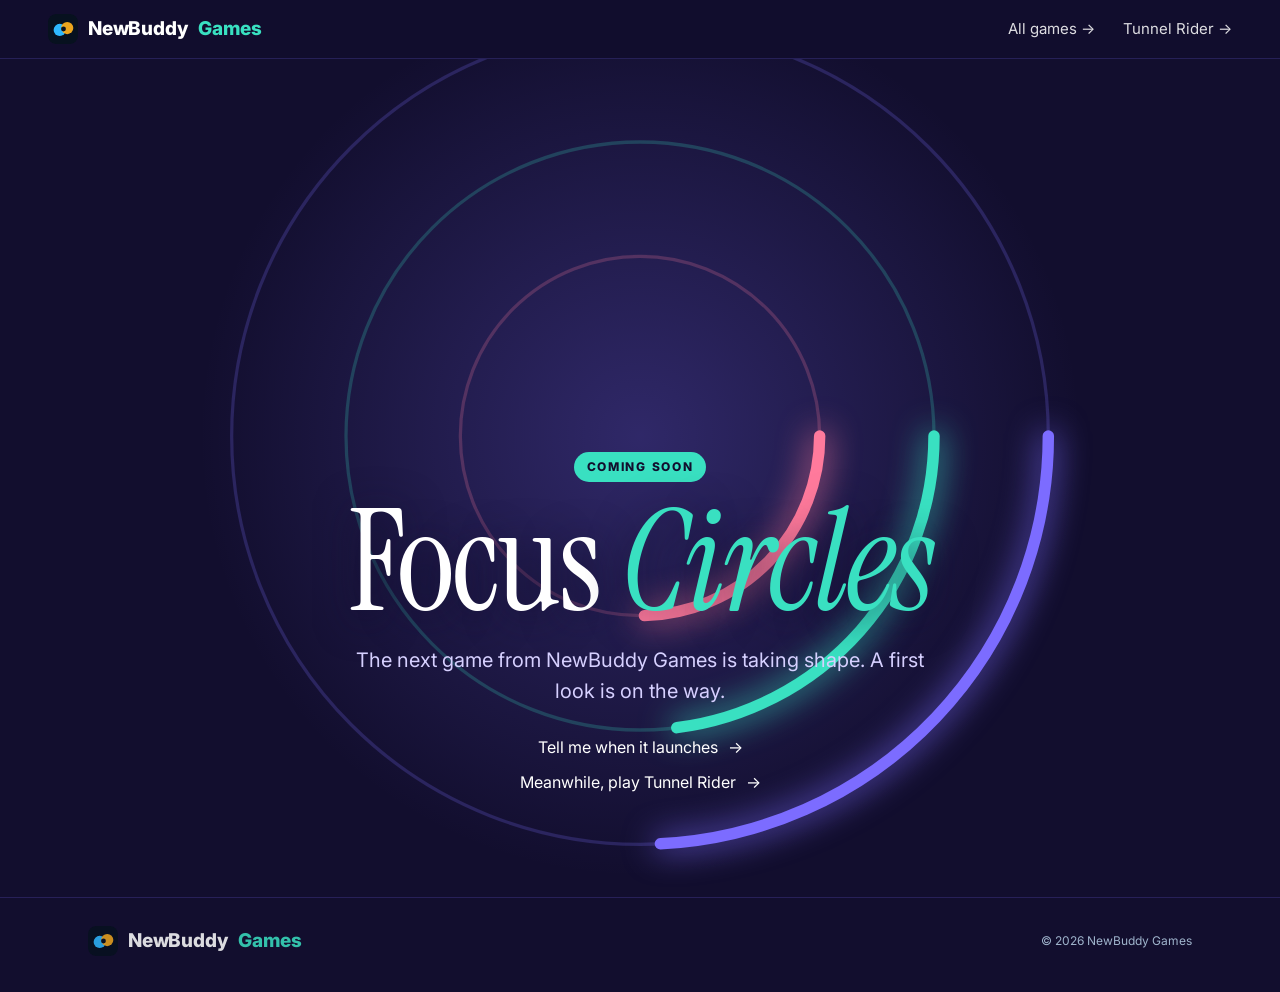
==== focus-circles/index.html @ 1f336121 "Build NewBuddy Games studio site Studio home page with game art collage, a Tunnel Rider page and a F" ====
<!doctype html>
<html lang="en" class="no-js">
<head>
<meta charset="utf-8">
<meta name="viewport" content="width=device-width, initial-scale=1">
<title>Focus Circles: coming soon from NewBuddy Games</title>
<meta name="description" content="Focus Circles is the next game from NewBuddy Games. Coming soon.">
<meta name="theme-color" content="#120E2E">
<link rel="canonical" href="https://newbuddygames.com/focus-circles/">
<link rel="icon" href="/assets/mark.svg" type="image/svg+xml">
<meta property="og:type" content="website">
<meta property="og:site_name" content="NewBuddy Games">
<meta property="og:title" content="Focus Circles: coming soon">
<meta property="og:description" content="The next game from NewBuddy Games.">
<meta property="og:url" content="https://newbuddygames.com/focus-circles/">
<link rel="preconnect" href="https://fonts.googleapis.com">
<link rel="preconnect" href="https://fonts.gstatic.com" crossorigin>
<link rel="stylesheet" href="https://fonts.googleapis.com/css2?family=Instrument+Serif:ital@0;1&family=Inter:ital,wght@0,400;0,600;0,800;1,800;1,900&display=swap">
<link rel="stylesheet" href="/assets/site.css">
<style>
  :root { --fc-bg: #120E2E; --violet: #7C6CFF; --mint: #39E0C1; --coral: #FF7A9C; }
  body { background: var(--fc-bg); }
  .site-header.solid { background: rgba(18, 14, 46, 0.8); border-color: rgba(124, 108, 255, 0.2); }
  .brand b { color: var(--mint); }
  .stage { position: relative; min-height: calc(100vh - 62px); display: grid; place-items: center; overflow: hidden; padding: 48px var(--gutter) 64px;
           background: radial-gradient(70vmin 70vmin at 50% 45%, rgba(124, 108, 255, 0.28), transparent 70%); }
  .rings { position: absolute; left: 50%; top: 45%; width: min(118vmin, 980px); aspect-ratio: 1; transform: translate(-50%, -50%); pointer-events: none; }
  .rings circle { fill: none; stroke-linecap: round; transform-origin: 300px 300px; }
  .rings .track { stroke-width: 2; opacity: 0.22; }
  .rings .arc { stroke-width: 7; filter: drop-shadow(0 0 10px currentColor); }
  .r1 { color: var(--violet); stroke: var(--violet); animation: spin 22s linear infinite; }
  .r2 { color: var(--mint); stroke: var(--mint); animation: spin 15s linear infinite reverse; }
  .r3 { color: var(--coral); stroke: var(--coral); animation: spin 9s linear infinite; }
  .core { fill: #fff; animation: breathe 4s ease-in-out infinite; transform-origin: 300px 300px; }
  @keyframes spin { to { transform: rotate(360deg); } }
  @keyframes breathe { 50% { transform: scale(1.18); } }
  .copy { position: relative; z-index: 2; text-align: center; display: grid; justify-items: center; gap: 18px; margin-top: 34vmin; }
  .badge { padding: 6px 13px; border-radius: 999px; font-size: 12px; font-weight: 800; letter-spacing: .14em; text-transform: uppercase; color: var(--fc-bg); background: var(--mint); }
  h1 { font-family: var(--serif); font-weight: 400; font-size: clamp(60px, 11vw, 150px); line-height: 0.9; letter-spacing: -0.02em; margin: 0; text-shadow: 0 6px 40px rgba(18, 14, 46, 0.9); }
  h1 em { color: var(--mint); }
  .copy p { margin: 0; max-width: 46ch; color: #D6D0FF; font-size: clamp(17px, 1.8vw, 20px); }
  .copy .arrow-list { margin-top: 10px; justify-items: center; }
  .copy .arrow-list a:hover { color: var(--mint); }
  .site-footer { border-color: rgba(124, 108, 255, 0.2); }
  @media (max-width: 600px) { .rings { opacity: 0.6; } .copy p { text-shadow: 0 2px 12px var(--fc-bg); } }
</style>
</head>
<body>

<header class="site-header solid">
  <a class="brand" href="/"><img src="/assets/mark.svg" alt="" width="30" height="30">NewBuddy<b>Games</b></a>
  <nav class="nav" aria-label="Main">
    <a class="hide-sm" href="/#games">All games</a>
    <a href="/tunnel-rider/">Tunnel Rider</a>
  </nav>
</header>

<main class="stage">
  <svg class="rings" viewBox="0 0 600 600" aria-hidden="true">
    <circle class="track r1" cx="300" cy="300" r="250"/>
    <circle class="arc r1" cx="300" cy="300" r="250" stroke-dasharray="380 1191"/>
    <circle class="track r2" cx="300" cy="300" r="180"/>
    <circle class="arc r2" cx="300" cy="300" r="180" stroke-dasharray="260 871"/>
    <circle class="track r3" cx="300" cy="300" r="110"/>
    <circle class="arc r3" cx="300" cy="300" r="110" stroke-dasharray="170 521"/>
    <circle class="core" cx="300" cy="300" r="26"/>
  </svg>

  <div class="copy">
    <span class="badge">Coming soon</span>
    <h1>Focus <em>Circles</em></h1>
    <!-- Replace with the real pitch once the game is announced. -->
    <p>The next game from NewBuddy Games is taking shape. A first look is on the way.</p>
    <ul class="arrow-list">
      <li><a href="mailto:faisalabb67@gmail.com?subject=Focus%20Circles">Tell me when it launches</a></li>
      <li><a href="/tunnel-rider/">Meanwhile, play Tunnel Rider</a></li>
    </ul>
  </div>
</main>

<footer class="site-footer">
  <div class="wrap">
    <a class="brand" href="/"><img src="/assets/mark.svg" alt="" width="30" height="30">NewBuddy<b>Games</b></a>
    <small>&copy; <span id="year">2026</span> NewBuddy Games</small>
  </div>
</footer>

<script src="/assets/site.js"></script>
</body>
</html>
---- assets/site.css ----
/* NewBuddy Games — shared styles */
:root {
  --bg: #050B14;
  --navy: #07111F;
  --panel: #0B1A30;
  --deep: #123E86;
  --blue: #2EB8FF;
  --blue-soft: #BFE4FF;
  --gold: #FFB21E;
  --gold-hi: #FFE27A;
  --ink: #FFFFFF;
  --muted: #9FB4CC;
  --line: rgba(127, 196, 255, 0.18);
  --serif: "Instrument Serif", Georgia, "Times New Roman", serif;
  --sans: "Inter", system-ui, -apple-system, "Segoe UI", Roboto, sans-serif;
  --gutter: clamp(16px, 4vw, 48px);
  color-scheme: dark;
}
* { box-sizing: border-box; }
html { -webkit-text-size-adjust: 100%; }
body {
  margin: 0; background: var(--bg); color: var(--ink);
  font-family: var(--sans); font-size: 16px; line-height: 1.55;
  -webkit-font-smoothing: antialiased; overflow-x: hidden;
}
img { display: block; max-width: 100%; height: auto; }
a { color: inherit; }
:focus-visible { outline: 2px solid var(--blue); outline-offset: 3px; border-radius: 6px; }

/* ---------- header ---------- */
.site-header {
  position: absolute; inset: 0 0 auto 0; z-index: 20;
  display: flex; align-items: center; justify-content: space-between; gap: 16px;
  padding: 22px var(--gutter);
}
.site-header.solid { position: sticky; top: 0; background: rgba(5, 11, 20, 0.82); backdrop-filter: blur(12px); -webkit-backdrop-filter: blur(12px); border-bottom: 1px solid var(--line); padding-block: 14px; }
.brand { display: inline-flex; align-items: center; gap: 10px; font-weight: 800; font-size: 19px; letter-spacing: -0.01em; text-decoration: none; white-space: nowrap; }
.brand img { width: 30px; height: 30px; border-radius: 8px; }
.brand b { color: var(--blue); font-weight: 800; }
.nav { display: flex; gap: clamp(14px, 2.5vw, 28px); font-size: 15px; }
.nav a { text-decoration: none; opacity: 0.86; white-space: nowrap; }
.nav a:hover { opacity: 1; }
.nav a::after { content: " →"; }
@media (max-width: 560px) { .nav .hide-sm { display: none; } }

/* ---------- arrow link list (Frosty-style) ---------- */
.arrow-list { list-style: none; margin: 0; padding: 0; display: grid; gap: 10px; font-size: 16px; }
.arrow-list a { text-decoration: none; display: inline-flex; gap: 10px; align-items: baseline; }
.arrow-list a span { color: var(--muted); font-size: 14px; }
.arrow-list a::after { content: "→"; transition: transform 0.2s; }
.arrow-list a:hover::after { transform: translateX(4px); }
.arrow-list a:hover { color: var(--blue-soft); }

/* ---------- buttons ---------- */
.btn {
  display: inline-flex; align-items: center; gap: 10px; padding: 14px 22px; border-radius: 14px;
  font-weight: 900; font-style: italic; font-size: 17px; text-decoration: none; letter-spacing: 0.01em;
  color: #2A1600; background: linear-gradient(180deg, var(--gold-hi), var(--gold));
  box-shadow: 0 0 22px rgba(255, 178, 30, 0.45); border: 0;
}
.btn.ghost { color: var(--ink); background: rgba(10, 40, 96, 0.6); border: 1.5px solid rgba(92, 203, 255, 0.7); box-shadow: none; }
.btn small { font-weight: 600; font-style: normal; font-size: 13px; opacity: 0.75; }

/* ---------- sections ---------- */
.wrap { width: 100%; max-width: 1200px; margin: 0 auto; padding: 0 var(--gutter); }
section { padding: clamp(56px, 9vw, 112px) 0; }
.eyebrow { font-size: 13px; font-weight: 800; letter-spacing: 0.22em; text-transform: uppercase; color: var(--blue); margin: 0 0 14px; }
.serif { font-family: var(--serif); font-weight: 400; letter-spacing: -0.01em; }
h2.serif { font-size: clamp(36px, 5.5vw, 64px); line-height: 1.02; margin: 0 0 18px; }
.lede { font-size: clamp(17px, 1.6vw, 19px); color: var(--blue-soft); max-width: 60ch; margin: 0; }

/* ---------- footer ---------- */
.site-footer { border-top: 1px solid var(--line); padding: 28px 0 36px; font-size: 14px; color: var(--muted); }
.site-footer .wrap { display: flex; flex-wrap: wrap; justify-content: space-between; gap: 16px 32px; align-items: center; }
.site-footer nav { display: flex; flex-wrap: wrap; gap: 8px 22px; }
.site-footer a { text-decoration: none; color: var(--ink); opacity: 0.85; }
.site-footer a:hover { opacity: 1; }
.site-footer small { font-size: 12px; }

/* ---------- reveal on scroll ---------- */
.reveal { opacity: 0; transform: translateY(18px); transition: opacity 0.7s ease, transform 0.7s ease; }
.reveal.in { opacity: 1; transform: none; }
.no-js .reveal { opacity: 1; transform: none; }
@media (prefers-reduced-motion: reduce) {
  *, *::before, *::after { animation: none !important; transition: none !important; }
  .reveal { opacity: 1; transform: none; }
}
@media (max-width: 420px) {
  .brand { font-size: 16px; gap: 8px; }
  .brand img { width: 26px; height: 26px; }
  .nav { font-size: 14px; }
}
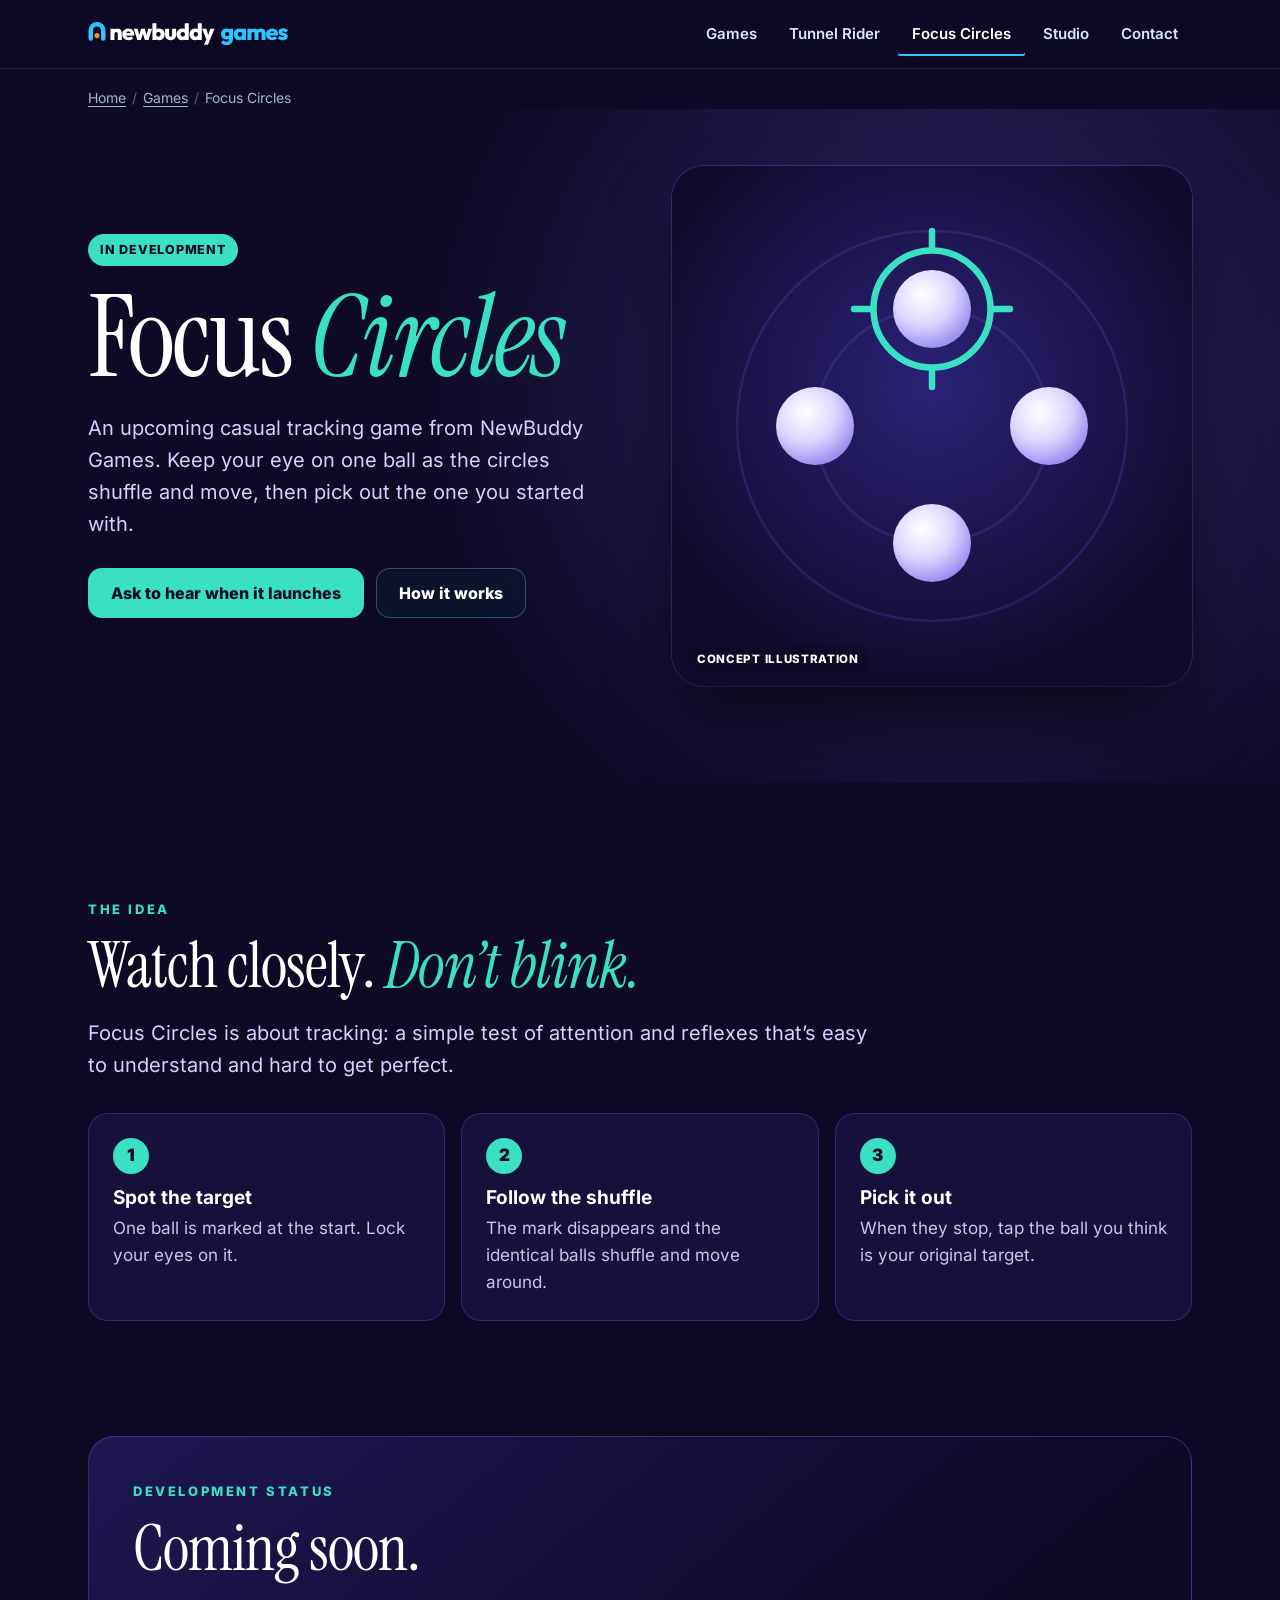
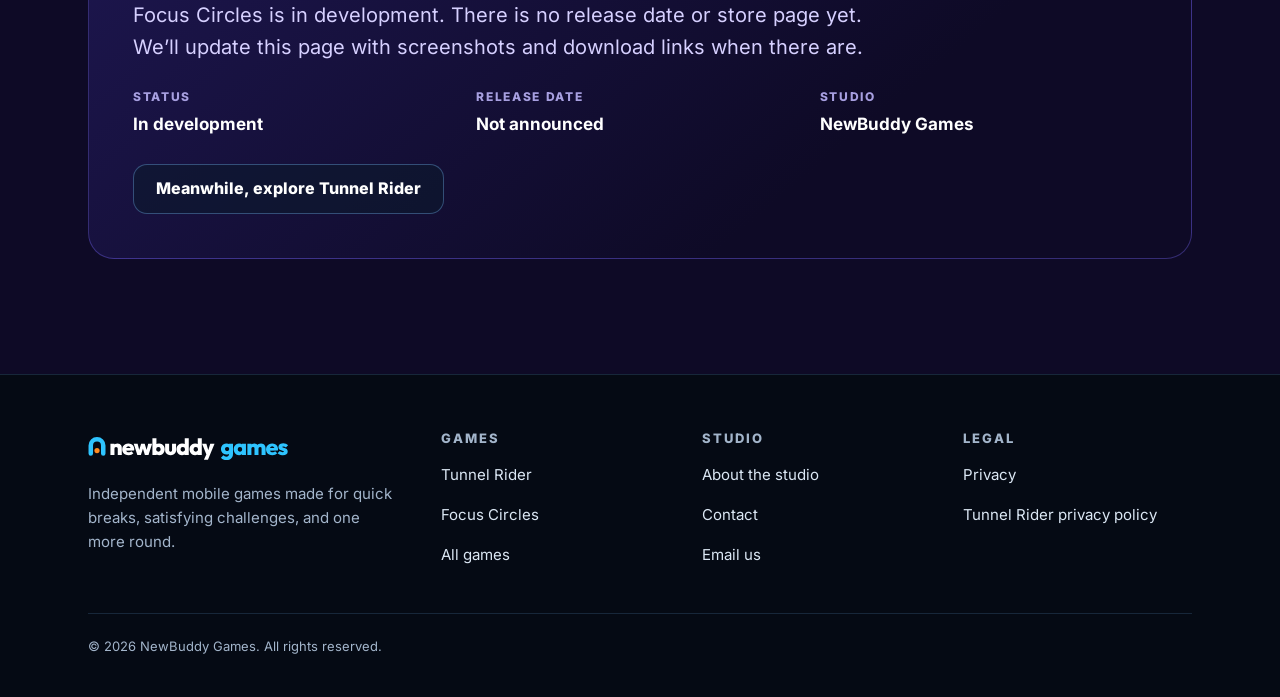
==== commit d8dd6e41: "Redesign brand, hero and game pages; add technical SEO - New arch-and-ball logo, vector wordmark, fa" ====
--- a/focus-circles/index.html
+++ b/focus-circles/index.html
@@ -1,90 +1,15 @@
 <!doctype html>
-<html lang="en" class="no-js">
+<html lang="en">
 <head>
 <meta charset="utf-8">
+<title>Focus Circles has moved | NewBuddy Games</title>
+<link rel="canonical" href="https://newbuddygames.com/games/focus-circles/">
+<meta http-equiv="refresh" content="0; url=/games/focus-circles/">
 <meta name="viewport" content="width=device-width, initial-scale=1">
-<title>Focus Circles: coming soon from NewBuddy Games</title>
-<meta name="description" content="Focus Circles is the next game from NewBuddy Games. Coming soon.">
-<meta name="theme-color" content="#120E2E">
-<link rel="canonical" href="https://newbuddygames.com/focus-circles/">
-<link rel="icon" href="/assets/mark.svg" type="image/svg+xml">
-<meta property="og:type" content="website">
-<meta property="og:site_name" content="NewBuddy Games">
-<meta property="og:title" content="Focus Circles: coming soon">
-<meta property="og:description" content="The next game from NewBuddy Games.">
-<meta property="og:url" content="https://newbuddygames.com/focus-circles/">
-<link rel="preconnect" href="https://fonts.googleapis.com">
-<link rel="preconnect" href="https://fonts.gstatic.com" crossorigin>
-<link rel="stylesheet" href="https://fonts.googleapis.com/css2?family=Instrument+Serif:ital@0;1&family=Inter:ital,wght@0,400;0,600;0,800;1,800;1,900&display=swap">
-<link rel="stylesheet" href="/assets/site.css">
-<style>
-  :root { --fc-bg: #120E2E; --violet: #7C6CFF; --mint: #39E0C1; --coral: #FF7A9C; }
-  body { background: var(--fc-bg); }
-  .site-header.solid { background: rgba(18, 14, 46, 0.8); border-color: rgba(124, 108, 255, 0.2); }
-  .brand b { color: var(--mint); }
-  .stage { position: relative; min-height: calc(100vh - 62px); display: grid; place-items: center; overflow: hidden; padding: 48px var(--gutter) 64px;
-           background: radial-gradient(70vmin 70vmin at 50% 45%, rgba(124, 108, 255, 0.28), transparent 70%); }
-  .rings { position: absolute; left: 50%; top: 45%; width: min(118vmin, 980px); aspect-ratio: 1; transform: translate(-50%, -50%); pointer-events: none; }
-  .rings circle { fill: none; stroke-linecap: round; transform-origin: 300px 300px; }
-  .rings .track { stroke-width: 2; opacity: 0.22; }
-  .rings .arc { stroke-width: 7; filter: drop-shadow(0 0 10px currentColor); }
-  .r1 { color: var(--violet); stroke: var(--violet); animation: spin 22s linear infinite; }
-  .r2 { color: var(--mint); stroke: var(--mint); animation: spin 15s linear infinite reverse; }
-  .r3 { color: var(--coral); stroke: var(--coral); animation: spin 9s linear infinite; }
-  .core { fill: #fff; animation: breathe 4s ease-in-out infinite; transform-origin: 300px 300px; }
-  @keyframes spin { to { transform: rotate(360deg); } }
-  @keyframes breathe { 50% { transform: scale(1.18); } }
-  .copy { position: relative; z-index: 2; text-align: center; display: grid; justify-items: center; gap: 18px; margin-top: 34vmin; }
-  .badge { padding: 6px 13px; border-radius: 999px; font-size: 12px; font-weight: 800; letter-spacing: .14em; text-transform: uppercase; color: var(--fc-bg); background: var(--mint); }
-  h1 { font-family: var(--serif); font-weight: 400; font-size: clamp(60px, 11vw, 150px); line-height: 0.9; letter-spacing: -0.02em; margin: 0; text-shadow: 0 6px 40px rgba(18, 14, 46, 0.9); }
-  h1 em { color: var(--mint); }
-  .copy p { margin: 0; max-width: 46ch; color: #D6D0FF; font-size: clamp(17px, 1.8vw, 20px); }
-  .copy .arrow-list { margin-top: 10px; justify-items: center; }
-  .copy .arrow-list a:hover { color: var(--mint); }
-  .site-footer { border-color: rgba(124, 108, 255, 0.2); }
-  @media (max-width: 600px) { .rings { opacity: 0.6; } .copy p { text-shadow: 0 2px 12px var(--fc-bg); } }
-</style>
+<script>location.replace("/games/focus-circles/" + location.search + location.hash)</script>
+<style>body{margin:0;padding:40px 16px;background:#050A14;color:#DCE8F5;font:17px/1.6 system-ui,sans-serif}a{color:#2EC4FF}</style>
 </head>
 <body>
-
-<header class="site-header solid">
-  <a class="brand" href="/"><img src="/assets/mark.svg" alt="" width="30" height="30">NewBuddy<b>Games</b></a>
-  <nav class="nav" aria-label="Main">
-    <a class="hide-sm" href="/#games">All games</a>
-    <a href="/tunnel-rider/">Tunnel Rider</a>
-  </nav>
-</header>
-
-<main class="stage">
-  <svg class="rings" viewBox="0 0 600 600" aria-hidden="true">
-    <circle class="track r1" cx="300" cy="300" r="250"/>
-    <circle class="arc r1" cx="300" cy="300" r="250" stroke-dasharray="380 1191"/>
-    <circle class="track r2" cx="300" cy="300" r="180"/>
-    <circle class="arc r2" cx="300" cy="300" r="180" stroke-dasharray="260 871"/>
-    <circle class="track r3" cx="300" cy="300" r="110"/>
-    <circle class="arc r3" cx="300" cy="300" r="110" stroke-dasharray="170 521"/>
-    <circle class="core" cx="300" cy="300" r="26"/>
-  </svg>
-
-  <div class="copy">
-    <span class="badge">Coming soon</span>
-    <h1>Focus <em>Circles</em></h1>
-    <!-- Replace with the real pitch once the game is announced. -->
-    <p>The next game from NewBuddy Games is taking shape. A first look is on the way.</p>
-    <ul class="arrow-list">
-      <li><a href="mailto:faisalabb67@gmail.com?subject=Focus%20Circles">Tell me when it launches</a></li>
-      <li><a href="/tunnel-rider/">Meanwhile, play Tunnel Rider</a></li>
-    </ul>
-  </div>
-</main>
-
-<footer class="site-footer">
-  <div class="wrap">
-    <a class="brand" href="/"><img src="/assets/mark.svg" alt="" width="30" height="30">NewBuddy<b>Games</b></a>
-    <small>&copy; <span id="year">2026</span> NewBuddy Games</small>
-  </div>
-</footer>
-
-<script src="/assets/site.js"></script>
+<p>Focus Circles has moved to <a href="/games/focus-circles/">https://newbuddygames.com/games/focus-circles/</a>.</p>
 </body>
 </html>
